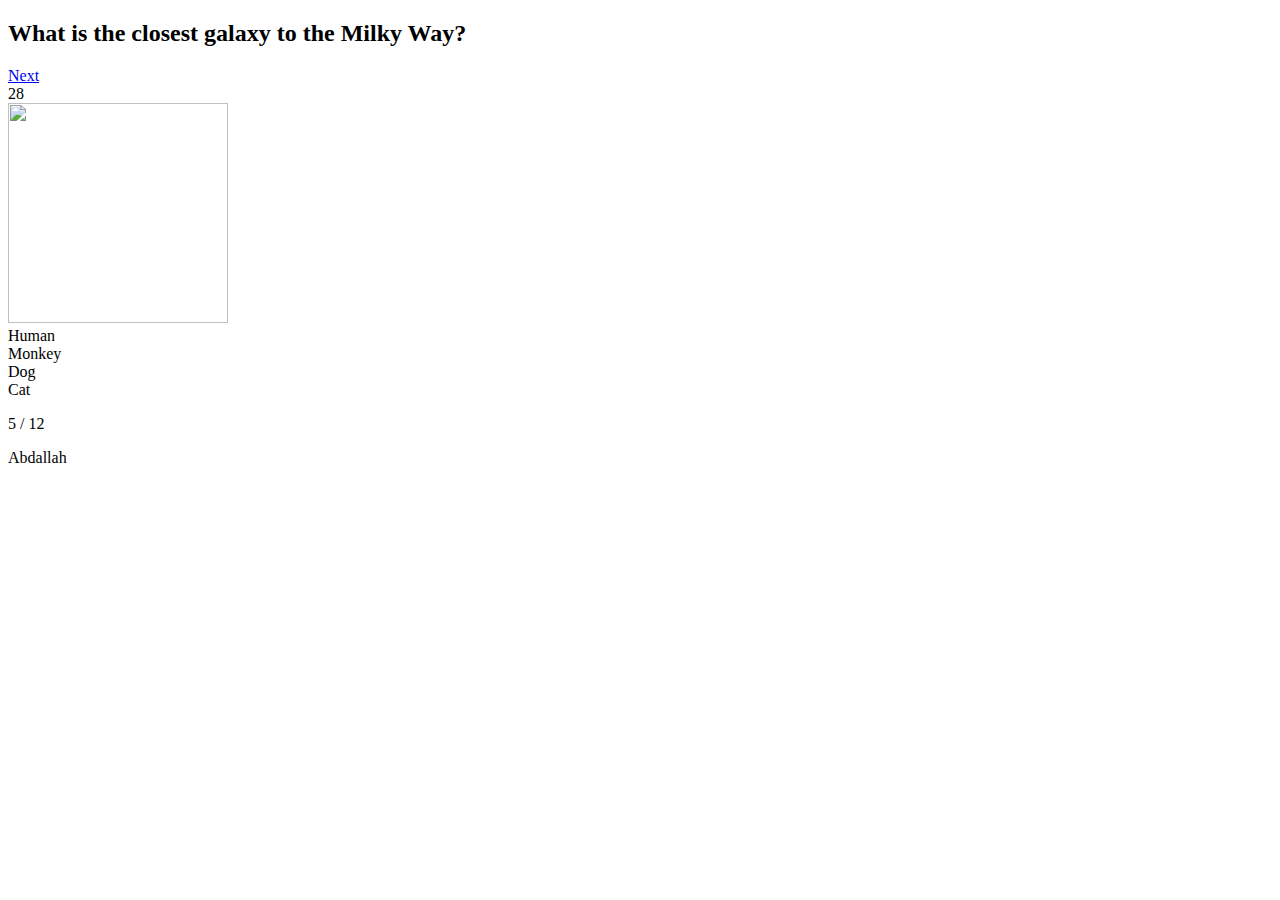
==== html/quiz.html @ 241c68cd "Finished the project" ====
<!DOCTYPE html>
<html lang="en">
  <head>
    <meta charset="UTF-8" />
    <meta http-equiv="X-UA-Compatible" content="IE=edge" />
    <meta name="viewport" content="width=device-width, initial-scale=1.0" />
    <title>Quiz Page</title>
    <link rel="preconnect" href="https://fonts.googleapis.com" />
    <link rel="preconnect" href="https://fonts.gstatic.com" crossorigin />
    <link
      href="https://fonts.googleapis.com/css2?family=Poppins:ital,wght@0,200;0,300;0,400;0,500;0,600;0,700;0,800;0,900;1,100&display=swap"
      rel="stylesheet"
    />
    <link rel="stylesheet" href="../css/quiz.css" />
  </head>
  <body>
    <section class="quiz-app">
      <div class="header">
        <h2 class="title">What is the closest galaxy to the Milky Way?</h2>
        <a href="#" class="next">Next</a>
      </div>
      <div class="question-image">
        <div class="timer">28</div>
        <div class="image">
          <img
            src="https://upload.wikimedia.org/wikipedia/commons/thumb/c/c3/NGC_4414_%28NASA-med%29.jpg/800px-NGC_4414_%28NASA-med%29.jpg"
            alt=""
            width="220px"
            height="220px"
          />
        </div>
      </div>
      <div class="answers">
        <div class="answer checked" data-index="1">Human</div>
        <div class="answer" data-index="2">Monkey</div>
        <div class="answer" data-index="3">Dog</div>
        <div class="answer" data-index="4">Cat</div>
      </div>
      <div class="info">
        <p class="answers-info"><span id="answers-count">5</span> / <span id="questions-count">12</span></p>
        <p class="nickname">Abdallah</p>
      </div>
    </section>
    <script src="../js/quiz.js"></script>
  </body>
</html>
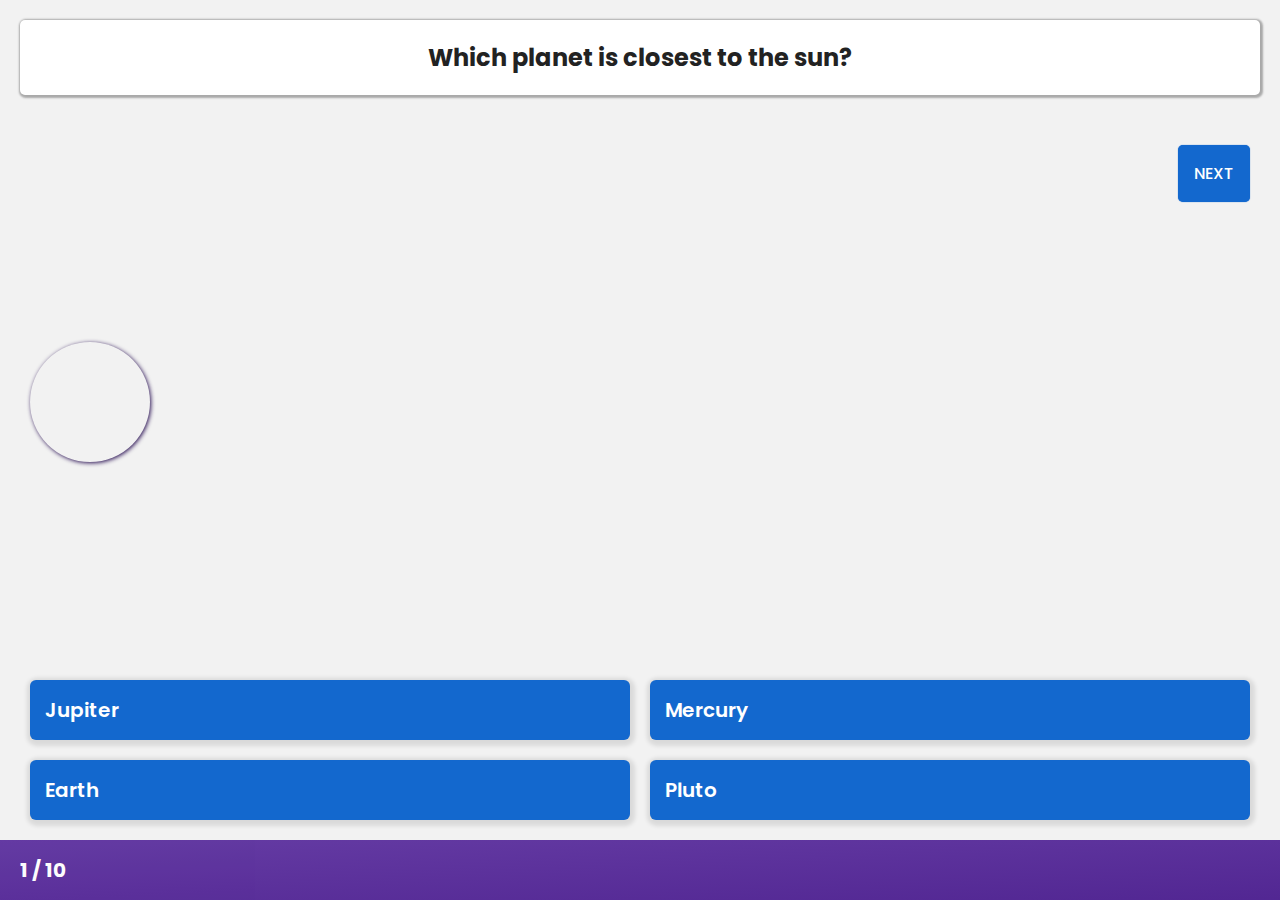
==== commit f8bf19b0: "Merge pull request #42 from CA-G12/make-quiz-responsive" ====
--- a/html/quiz.html
+++ b/html/quiz.html
@@ -5,6 +5,7 @@
     <meta http-equiv="X-UA-Compatible" content="IE=edge" />
     <meta name="viewport" content="width=device-width, initial-scale=1.0" />
     <title>Quiz Page</title>
+    <link rel="shortcut icon" href="https://i.ibb.co/02bjQGL/quiz.png" type="image/x-icon" />
     <link rel="preconnect" href="https://fonts.googleapis.com" />
     <link rel="preconnect" href="https://fonts.gstatic.com" crossorigin />
     <link
@@ -17,28 +18,23 @@
     <section class="quiz-app">
       <div class="header">
         <h2 class="title">What is the closest galaxy to the Milky Way?</h2>
+      </div>
+      <div class="question-control">
+        <div class="timer"></div>
+        <div class="image">
+          <img src="" alt="" />
+        </div>
         <a href="#" class="next">Next</a>
       </div>
-      <div class="question-image">
-        <div class="timer">28</div>
-        <div class="image">
-          <img
-            src="https://upload.wikimedia.org/wikipedia/commons/thumb/c/c3/NGC_4414_%28NASA-med%29.jpg/800px-NGC_4414_%28NASA-med%29.jpg"
-            alt=""
-            width="220px"
-            height="220px"
-          />
-        </div>
-      </div>
       <div class="answers">
-        <div class="answer checked" data-index="1">Human</div>
-        <div class="answer" data-index="2">Monkey</div>
-        <div class="answer" data-index="3">Dog</div>
-        <div class="answer" data-index="4">Cat</div>
+        <div class="answer" data-index="1"></div>
+        <div class="answer" data-index="2"></div>
+        <div class="answer" data-index="3"></div>
+        <div class="answer" data-index="4"></div>
       </div>
       <div class="info">
-        <p class="answers-info"><span id="answers-count">5</span> / <span id="questions-count">12</span></p>
-        <p class="nickname">Abdallah</p>
+        <p class="answers-info"><span id="answers-count"></span> / <span id="questions-count"></span></p>
+        <p class="nickname"></p>
       </div>
     </section>
     <script src="../js/quiz.js"></script>
--- a/css/quiz.css
+++ b/css/quiz.css
@@ -0,0 +1,257 @@
+* {
+  box-sizing: border-box;
+  margin: 0;
+  padding: 0;
+  font-family: inherit;
+}
+
+:root {
+  --dark-blue: #47168f;
+  --light-blue: #1368ce;
+  --dark-purple: #3e1580;
+  --light-purple: #8b71b1;
+  --color-box-primary: #fefffe;
+  --bg-color: #eee;
+  --dark-ft: #222;
+}
+html {
+  font-size: 62.5%;
+}
+
+@media (max-width: 768px) {
+  .html {
+    font-size: 40%;
+  }
+}
+
+body {
+  font-family: "Poppins", sans-serif;
+  margin: 0;
+  color: var(--dark-ft);
+}
+
+.quiz-app {
+  background-color: #f2f2f2;
+  padding: 2rem 2rem 0;
+  min-height: 100vh;
+  display: flex;
+  flex-direction: column;
+  justify-content: space-between;
+}
+
+.quiz-app .header {
+  margin-bottom: 3rem;
+  display: flex;
+  align-items: center;
+  gap: 2rem 8rem;
+}
+
+@media (max-width: 768px) {
+  .quiz-app .header {
+    margin-bottom: 0;
+    flex-direction: column;
+  }
+}
+
+.quiz-app .header .title {
+  text-align: center;
+  padding: 0.833em;
+  box-shadow: 1px 1px 2px 2px rgba(0, 0, 0, 0.3);
+  background-color: white;
+  border-radius: 5px;
+  font-size: 2.4rem;
+  flex: 1;
+}
+
+@media (max-width: 768px) {
+  .quiz-app .header .title {
+    margin: 0 0 1rem 0;
+    width: 100%;
+  }
+}
+
+.quiz-app .question-control {
+  display: grid;
+  grid-template-columns: repeat(3, 1fr);
+  grid-template-rows: 1fr;
+  padding: 2rem 1rem;
+  flex: 1;
+}
+
+.quiz-app .question-control .timer {
+  justify-self: start;
+  align-self: center;
+  font-size: 4rem;
+  font-weight: bold;
+  width: 12rem;
+  height: 12rem;
+  text-align: center;
+  line-height: 12rem;
+  border-radius: 50%;
+  position: relative;
+  box-shadow: 1px 1px 4px #280f52;
+  background-color: transparent;
+  color: var(--dark-purple);
+}
+
+.quiz-app .question-control .image {
+  width: 55%;
+  justify-self: center;
+  align-self: center;
+}
+
+.quiz-app .question-control .image img {
+  width: 100%;
+  border-radius: 5px;
+}
+
+.quiz-app .question-control .next {
+  font-size: 1.6rem;
+  justify-self: flex-end;
+  align-self: flex-start;
+  text-transform: uppercase;
+  text-decoration: none;
+  color: var(--color-box-primary);
+  padding: 1em;
+  background-color: var(--light-blue);
+  border-radius: 5px;
+  font-weight: 500;
+  z-index: 1;
+  box-shadow: 0px 0px 1px 0px var(--light-blue);
+}
+
+.quiz-app .question-control .next:hover {
+  background-color: #1159b1;
+}
+
+@media (max-width: 768px) {
+  .quiz-app .question-control {
+    grid-template-columns: 1fr 1fr;
+    grid-template-rows: 12rem 1fr;
+  }
+
+  .quiz-app .question-control .image {
+    grid-column: 1 /3;
+    grid-row: 2 / 3;
+    width: 100%;
+  }
+
+  .quiz-app .question-control .timer {
+    font-size: 3rem;
+    width: 8rem;
+    height: 8rem;
+    line-height: 8rem;
+    justify-self: center;
+    align-self: center;
+  }
+
+  .quiz-app .question-control .next {
+    justify-self: center;
+    align-self: center;
+  }
+
+  .quiz-app .question-control .image img {
+    width: 100%;
+  }
+}
+
+@media (min-width: 1800px) {
+  .quiz-app .question-control .image {
+    width: 70%;
+  }
+}
+
+@media (min-height: 900px) {
+  .quiz-app .question-control .image {
+    width: 380px;
+    max-width: 100%;
+  }
+}
+.quiz-app .answers {
+  padding: 0 1rem;
+  display: grid;
+  grid-template-columns: repeat(2, 1fr);
+  grid-template-rows: repeat(2, 1fr);
+  gap: 2rem;
+  padding-bottom: 2rem;
+}
+
+@media (max-width: 768px) {
+  .quiz-app .answers {
+    grid-template-columns: repeat(1, 1fr);
+  }
+}
+
+.quiz-app .answers .answer {
+  padding: 0.75em;
+  color: white;
+  font-size: 2rem;
+  border-radius: 6px;
+  font-weight: 600;
+  background-color: #1368ce;
+  box-shadow: 1px 2px 4px 4px rgba(0, 0, 0, 0.1);
+  cursor: pointer;
+}
+
+.quiz-app .answers .answer:not(.checked):hover {
+  background-color: #115bb6;
+}
+
+.quiz-app .answers .answer.checked {
+  background-color: #26890c;
+}
+
+.quiz-app .info {
+  display: flex;
+  justify-content: space-between;
+  padding: 0.75em 1em;
+  max-height: 3em;
+  font-size: 2rem;
+  font-weight: bold;
+  margin: 0 -2rem 0;
+  background-image: linear-gradient(to right bottom, rgb(85, 39, 155), rgb(64, 16, 136));
+  color: white;
+  opacity: 0.9;
+}
+
+.quiz-app .info .nickname {
+  font-weight: normal;
+  color: wheat;
+  font-size: 1.8rem;
+}
+
+.quiz-app .info .nickname span {
+  font-weight: bold;
+  color: rgb(245, 245, 138);
+  font-size: 2rem;
+}
+
+/* Increase Fonts in Large Desktop Devices */
+@media (min-width: 1800px) {
+  .quiz-app .answers .answer {
+    font-size: 3.4rem;
+  }
+  .quiz-app .header .title {
+    font-size: 3.4rem;
+  }
+  .quiz-app .question-control .timer {
+    font-size: 6rem;
+    width: 16rem;
+    height: 16rem;
+    line-height: 16rem;
+  }
+  .quiz-app .question-control .next {
+    font-size: 2.6rem;
+  }
+  .quiz-app .info {
+    font-size: 3rem;
+  }
+
+  .quiz-app .info .nickname {
+    font-size: 2.8rem;
+  }
+
+  .quiz-app .info .nickname span {
+    font-size: 3rem;
+  }
+}
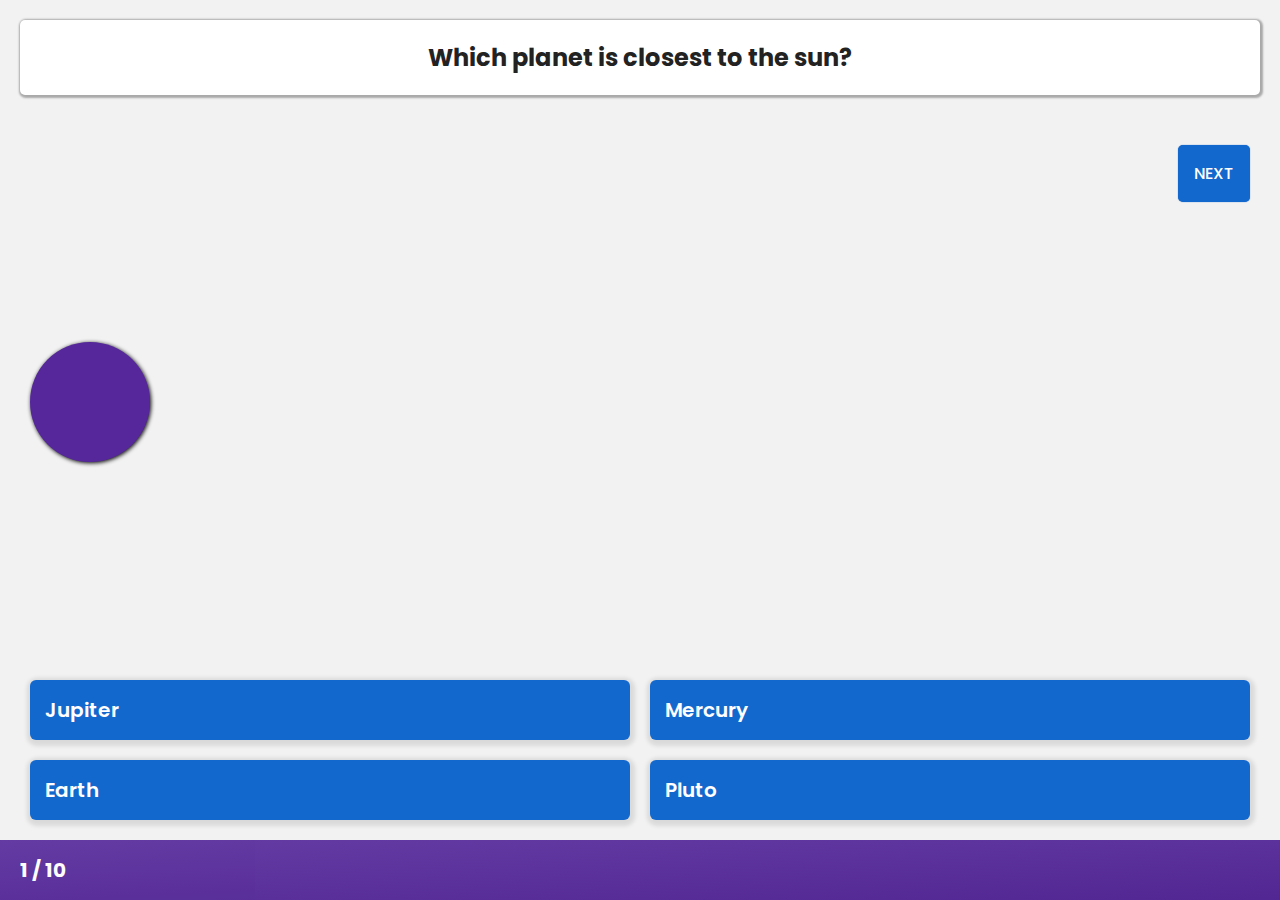
==== commit 5ed47150: "Merge pull request #45 from CA-G12/44-adding-animations" ====
--- a/html/quiz.html
+++ b/html/quiz.html
@@ -17,7 +17,7 @@
   <body>
     <section class="quiz-app">
       <div class="header">
-        <h2 class="title">What is the closest galaxy to the Milky Way?</h2>
+        <h2 class="title"><span class="title-text"></span></h2>
       </div>
       <div class="question-control">
         <div class="timer"></div>
@@ -27,10 +27,10 @@
         <a href="#" class="next">Next</a>
       </div>
       <div class="answers">
-        <div class="answer" data-index="1"></div>
-        <div class="answer" data-index="2"></div>
-        <div class="answer" data-index="3"></div>
-        <div class="answer" data-index="4"></div>
+        <div class="answer" data-index="1"><span class="answer-text" data-index="1"></span></div>
+        <div class="answer" data-index="2"><span class="answer-text" data-index="2"></span></div>
+        <div class="answer" data-index="3"><span class="answer-text" data-index="3"></span></div>
+        <div class="answer" data-index="4"><span class="answer-text" data-index="4"></span></div>
       </div>
       <div class="info">
         <p class="answers-info"><span id="answers-count"></span> / <span id="questions-count"></span></p>
--- a/css/quiz.css
+++ b/css/quiz.css
@@ -37,6 +37,7 @@
   display: flex;
   flex-direction: column;
   justify-content: space-between;
+  animation: appearing-animation 1s ease-in-out;
 }
 
 .quiz-app .header {
@@ -89,9 +90,9 @@
   line-height: 12rem;
   border-radius: 50%;
   position: relative;
-  box-shadow: 1px 1px 4px #280f52;
-  background-color: transparent;
-  color: var(--dark-purple);
+  box-shadow: 1px 1px 4px black;
+  background-color:rgb(85, 39, 155);
+  color: white;
 }
 
 .quiz-app .question-control .image {
@@ -118,10 +119,17 @@
   font-weight: 500;
   z-index: 1;
   box-shadow: 0px 0px 1px 0px var(--light-blue);
+  transition: .2s all;
 }
 
 .quiz-app .question-control .next:hover {
-  background-color: #1159b1;
+  color: wheat;
+  background-color: rgb(85, 39, 155);
+}
+
+.quiz-app .question-control .next:active {
+  transform: translateY(2%);
+  background-color: rgb(103, 65, 161);
 }
 
 @media (max-width: 768px) {
@@ -138,9 +146,9 @@
 
   .quiz-app .question-control .timer {
     font-size: 3rem;
-    width: 8rem;
-    height: 8rem;
-    line-height: 8rem;
+    width: 6rem;
+    height: 6rem;
+    line-height: 6rem;
     justify-self: center;
     align-self: center;
   }
@@ -191,6 +199,7 @@
   background-color: #1368ce;
   box-shadow: 1px 2px 4px 4px rgba(0, 0, 0, 0.1);
   cursor: pointer;
+  transition: all .2s;
 }
 
 .quiz-app .answers .answer:not(.checked):hover {
@@ -199,6 +208,10 @@
 
 .quiz-app .answers .answer.checked {
   background-color: #26890c;
+}
+
+.answer:active {
+  transform: translateY(2%);
 }
 
 .quiz-app .info {
@@ -226,6 +239,33 @@
   font-size: 2rem;
 }
 
+.animation {
+  animation: appearing-animation-2 .8s ease-in-out;
+}
+
+/* Animations */
+
+@keyframes appearing-animation {
+  0% {
+  opacity: 0.5;
+  transform: scale(0);
+  } 
+  100% {
+  opacity: 1;
+  transform: scale(1);
+
+  }
+}
+
+@keyframes appearing-animation-2 {
+  0% {
+  opacity: 0;
+  } 
+  100% {
+  transform: scale(1);
+  }
+}
+
 /* Increase Fonts in Large Desktop Devices */
 @media (min-width: 1800px) {
   .quiz-app .answers .answer {
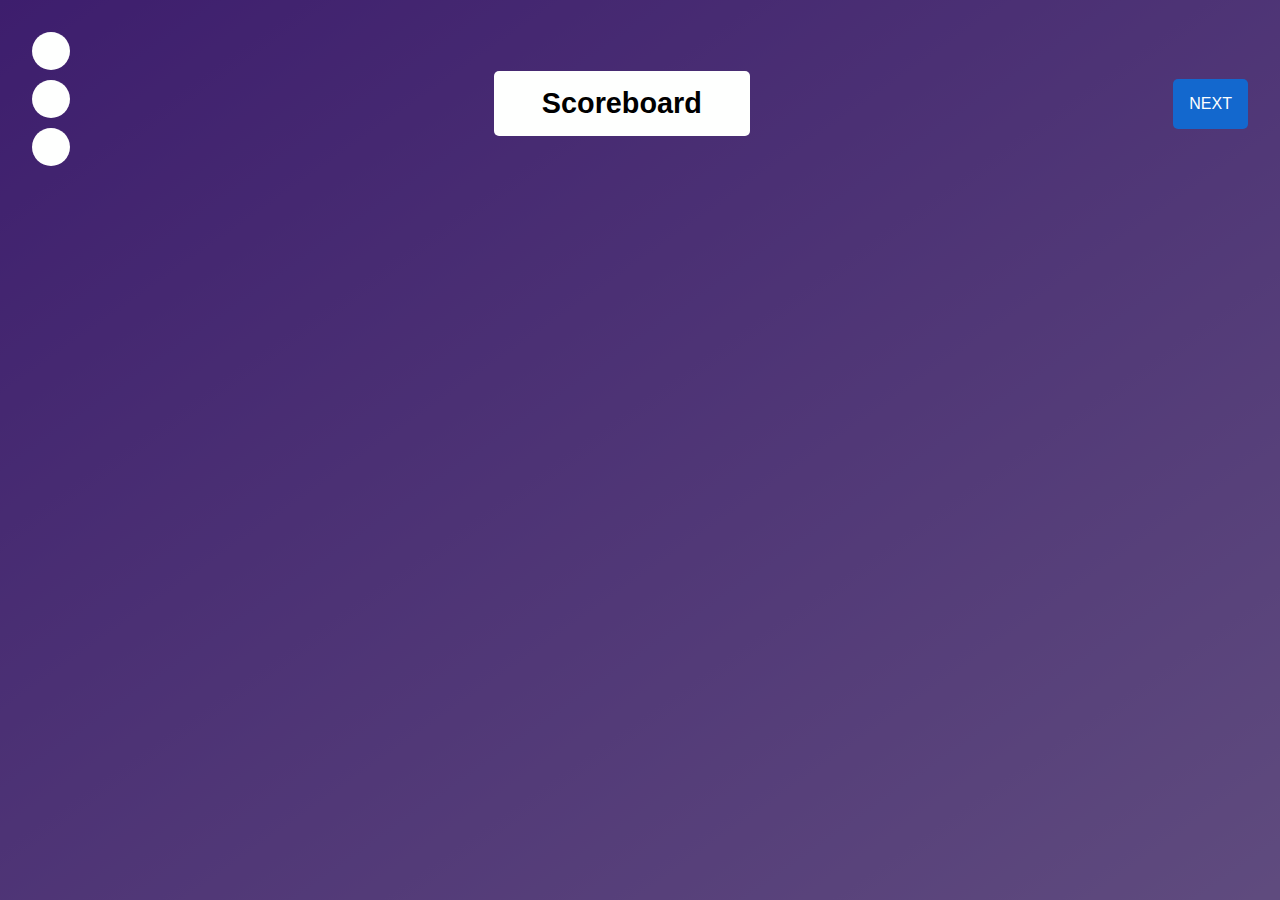
==== commit 3fee273c: "added music" ====
--- a/html/quiz.html
+++ b/html/quiz.html
@@ -15,6 +15,7 @@
     <link rel="stylesheet" href="../css/quiz.css" />
   </head>
   <body>
+    <audio id="music" src="../audio/music.m4a" preload="auto"></audio> 
     <section class="quiz-app">
       <div class="header">
         <h2 class="title"><span class="title-text"></span></h2>
